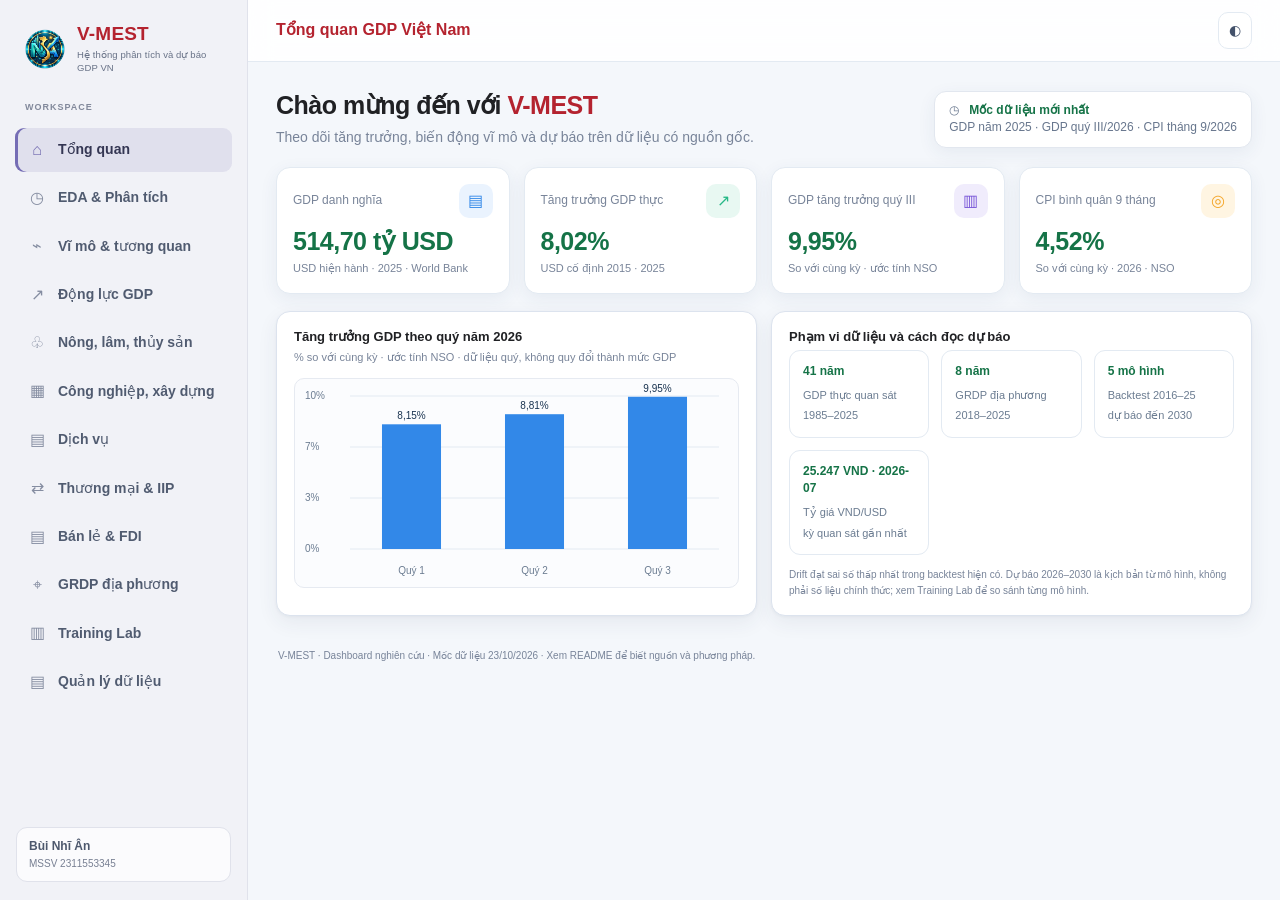
==== dashboard.html @ 1a24a72e "Update GDP dashboard and FastAPI system" ====
<!doctype html>
<html lang="vi">
<head>
<meta charset="utf-8"><meta name="viewport" content="width=device-width,initial-scale=1">
<title>V-MEST | Phân tích kinh tế Việt Nam</title>
<link rel="icon" type="image/png" href="assets/v-mest-logo.png">
<style>
:root{--bg:#f4f7fb;--surface:#fff;--text:#18324f;--muted:#6b7c91;--line:#e3eaf2;--blue:#3288e8;--green:#25b886;--orange:#f4a62a;--red:#e45a65;--purple:#7856d8;--shadow:0 5px 18px rgba(38,73,112,.07)}
*{box-sizing:border-box}body{margin:0;background:var(--bg);color:var(--text);font:14px/1.45 Inter,"Segoe UI",Arial,sans-serif}button,select{font:inherit;color:inherit}.app{display:grid;grid-template-columns:228px minmax(0,1fr);min-height:100vh}.sidebar{background:var(--surface);border-right:1px solid var(--line);padding:20px 14px;position:sticky;top:0;height:100vh}.brand{display:flex;align-items:center;gap:10px;padding:2px 10px 23px;font-size:19px;font-weight:800;letter-spacing:.2px}.brand-mark{width:30px;height:30px;border-radius:9px;background:linear-gradient(135deg,#3288e8,#67b4fb);display:grid;place-items:center;color:white;font-weight:900}.nav-label{font-size:10px;letter-spacing:1.1px;color:#9aa9ba;font-weight:700;padding:12px 11px 6px}.nav .nav-link{display:flex;align-items:center;gap:11px;width:100%;padding:10px 11px;margin:3px 0;border:0;border-radius:10px;background:transparent;text-align:left;color:#51647b;font-weight:600;cursor:pointer}.nav .nav-link:hover,.nav .nav-link.active{background:#eaf3fe;color:#1d66b3}.nav-icon{width:20px;text-align:center;font-size:16px}.side-bottom{position:absolute;bottom:18px;left:24px;color:#91a0b0;font-size:11px;line-height:1.7}.main{min-width:0}.topbar{height:68px;display:flex;align-items:center;justify-content:space-between;padding:0 28px;background:rgba(255,255,255,.88);border-bottom:1px solid var(--line);position:sticky;top:0;z-index:3;backdrop-filter:blur(12px)}.top-title{font-weight:700;font-size:15px}.top-sub{color:var(--muted);font-size:12px}.top-actions{display:flex;align-items:center;gap:10px}.pill{border:1px solid var(--line);background:#fff;border-radius:999px;padding:7px 11px;font-size:11px;color:#5c6e82}.theme-btn{border:1px solid var(--line);background:#fff;border-radius:10px;padding:7px 10px;cursor:pointer}.content{padding:25px 28px 50px;max-width:1600px;margin:auto}.welcome{display:flex;justify-content:space-between;align-items:end;gap:20px;margin-bottom:19px}.welcome h1{font-size:25px;letter-spacing:-.5px;margin:0 0 4px}.welcome p{margin:0;color:var(--muted)}.welcome-note{background:var(--surface);border:1px solid var(--line);border-radius:12px;padding:10px 14px;color:#52657b;font-size:12px;min-width:260px;box-shadow:var(--shadow)}.welcome-note b{color:var(--text)}.kpis{display:grid;grid-template-columns:repeat(4,minmax(0,1fr));gap:14px;margin-bottom:17px}.kpi{background:var(--surface);border:1px solid var(--line);border-radius:14px;padding:16px;box-shadow:var(--shadow);min-height:114px}.kpi-head{display:flex;align-items:center;justify-content:space-between;color:var(--muted);font-size:12px}.kpi-icon{width:34px;height:34px;border-radius:10px;display:grid;place-items:center;font-size:16px;color:var(--blue);background:#eaf3fe}.kpi:nth-child(2) .kpi-icon{color:var(--green);background:#e8f8f2}.kpi:nth-child(3) .kpi-icon{color:var(--purple);background:#f0ecfc}.kpi:nth-child(4) .kpi-icon{color:var(--orange);background:#fff5e2}.kpi-value{font-size:25px;font-weight:800;letter-spacing:-.5px;margin-top:5px}.kpi-foot{font-size:11px;color:var(--muted);margin-top:2px}.section{scroll-margin-top:84px;margin-top:17px}.page{display:none}.page.active{display:block}.page-footer{display:none}.page-footer.active{display:block}.section-head{display:flex;align-items:center;justify-content:space-between;gap:12px;margin:0 2px 11px}.section-head h2{margin:0;font-size:16px}.section-head .sub{color:var(--muted);font-size:11px}.grid-main{display:grid;grid-template-columns:minmax(0,1.45fr) minmax(300px,.85fr);gap:14px}.grid-equal{display:grid;grid-template-columns:repeat(2,minmax(0,1fr));gap:14px}.panel{background:var(--surface);border:1px solid var(--line);border-radius:14px;padding:16px 17px;box-shadow:var(--shadow);min-width:0}.panel-title{font-weight:700;font-size:13px;margin-bottom:3px}.panel-sub{font-size:11px;color:var(--muted);margin-bottom:12px}.chart-wrap{height:245px;position:relative}.chart-wrap.small{height:210px}.chart-wrap canvas{width:100%;height:100%;display:block}.controls{display:flex;gap:8px;align-items:center}.select{border:1px solid var(--line);background:var(--surface);border-radius:8px;padding:7px 9px;font-size:11px}.export-btn{cursor:pointer;color:#1d66b3;font-weight:650}.export-btn:hover{background:#eaf3fe}.interval-cell small{display:block;color:var(--muted);font-size:9px}.mini-grid{display:grid;grid-template-columns:repeat(3,1fr);gap:8px;margin-top:10px}.mini{border-radius:9px;background:#f7f9fc;padding:9px}.mini span{display:block;color:var(--muted);font-size:10px}.mini b{font-size:14px}.legend{display:flex;gap:13px;flex-wrap:wrap;font-size:10px;color:var(--muted);margin:4px 0 0}.dot{display:inline-block;width:8px;height:8px;border-radius:50%;margin-right:5px}.region-list{display:grid;gap:10px}.region-row{display:grid;grid-template-columns:minmax(140px,1fr) 2fr 54px;gap:9px;align-items:center;font-size:11px}.region-name{overflow:hidden;text-overflow:ellipsis;white-space:nowrap}.track{height:8px;border-radius:99px;background:#edf1f6;overflow:hidden}.fill{height:100%;border-radius:99px;background:var(--blue)}.region-row:nth-child(2n) .fill{background:#53a0ef}.region-value{text-align:right;font-variant-numeric:tabular-nums;font-weight:700}.table-wrap{overflow:auto}.table{width:100%;border-collapse:collapse;font-size:11px}.table th,.table td{padding:9px 8px;border-bottom:1px solid var(--line);text-align:right;white-space:nowrap}.table th:first-child,.table td:first-child{text-align:left}.table th{color:var(--muted);font-weight:600}.table a{color:#1d66b3}.table tr[style*="background"]{color:var(--text)}#data-catalog .table td{min-width:130px;text-align:left;white-space:normal;vertical-align:top}#data-catalog .table td:nth-child(2){min-width:210px}#data-catalog .table td:nth-child(6){min-width:230px}#data-catalog .table td:nth-child(7){min-width:240px}.rank{display:inline-grid;place-items:center;width:22px;height:22px;background:#eaf3fe;color:#1d66b3;border-radius:7px;font-weight:700;margin-right:7px}.model-layout{display:grid;grid-template-columns:minmax(0,1.2fr) minmax(180px,.8fr);gap:12px;align-items:center}.model-callout{background:#eef8f3;border-radius:11px;padding:13px;color:#27674f;font-size:12px}.model-callout strong{display:block;font-size:14px;margin-bottom:4px}.status-row{display:grid;grid-template-columns:1fr auto auto;gap:10px;align-items:center;padding:9px 0;border-bottom:1px solid var(--line);font-size:11px}.status-tag{border-radius:999px;padding:4px 8px;font-size:10px;font-weight:700;background:#e8f8f2;color:#14865f}.status-tag.warn{background:#fff5e2;color:#a36b05}.footnote{margin-top:12px;color:var(--muted);font-size:10px;line-height:1.6}.data-footer{display:grid;grid-template-columns:repeat(3,1fr);gap:12px}.data-box{padding:12px 13px;background:var(--surface);border:1px solid var(--line);border-radius:11px}.data-box b{display:block;font-size:12px;margin-bottom:4px}.data-box span{font-size:11px;color:var(--muted)}.badge{display:inline-flex;align-items:center;background:#fff5e2;color:#946300;border-radius:999px;padding:4px 8px;font-size:10px;font-weight:700}.tooltip{position:fixed;pointer-events:none;opacity:0;background:#18324f;color:#fff;border-radius:7px;padding:6px 8px;font-size:11px;z-index:10;transform:translate(-50%,-120%);white-space:nowrap}.dark{--bg:#111b29;--surface:#1b2838;--text:#e5edf5;--muted:#9aabc0;--line:#2c3b4d;--shadow:0 5px 18px rgba(0,0,0,.14)}.dark .topbar{background:rgba(27,40,56,.9)}.dark .pill,.dark .theme-btn{background:var(--surface);color:var(--text)}.dark .welcome-note,.dark .select{background:var(--surface);color:var(--text)}.dark .export-btn{color:#8fc5ff}.dark .mini{background:#233449}.dark .track{background:#334257}.dark .badge{background:#423722;color:#ffd477}.dark .model-callout{background:#203d36;color:#a9e8ce}
.nav{max-height:calc(100vh - 150px);overflow:auto}
.section-head{flex-wrap:wrap;align-items:flex-start}.section-head>div:first-child{min-width:0;flex:1 1 250px}.section-head h2,.panel-title{word-break:normal;overflow-wrap:break-word;hyphens:none}.section-head .controls{flex-wrap:wrap;min-width:0;max-width:100%}.section-head>.select,.section-head>button{flex:0 1 auto;max-width:100%;white-space:normal}.panel-sub{max-width:100%;overflow-wrap:normal}.chart-wrap{min-width:0;overflow:hidden}.chart-empty{height:100%;display:grid;place-items:center;padding:16px;text-align:center;color:var(--muted);background:linear-gradient(180deg,rgba(244,247,251,.35),rgba(244,247,251,.8));border:1px dashed var(--line);border-radius:10px;font-size:12px}.chart-wrap canvas[hidden],.chart-empty[hidden]{display:none!important}.dark .chart-empty{background:linear-gradient(180deg,rgba(17,27,41,.15),rgba(17,27,41,.55))}
@media(max-width:1120px){.app{grid-template-columns:190px minmax(0,1fr)}.content{padding:20px}.kpis{grid-template-columns:repeat(2,minmax(0,1fr))}.grid-main{grid-template-columns:1fr}.welcome-note{min-width:210px}}
@media(max-width:900px){.grid-equal{grid-template-columns:1fr}}
@media(max-width:740px){.app{display:block}.sidebar{position:static;height:auto;padding:10px 14px;border-right:0;border-bottom:1px solid var(--line)}.brand{padding:2px 7px 9px}.nav-label,.side-bottom{display:none}.nav{display:flex;overflow:auto;gap:4px}.nav .nav-link{white-space:nowrap;width:auto;padding:8px}.topbar{height:58px;padding:0 15px}.top-actions .pill:first-child{display:none}.content{padding:17px 14px 35px}.welcome{align-items:start;flex-direction:column}.welcome-note{width:100%}.kpis{gap:9px}.kpi{padding:12px;min-height:105px}.kpi-value{font-size:21px}.grid-equal{grid-template-columns:1fr}.model-layout{grid-template-columns:1fr}.data-footer{grid-template-columns:1fr}.region-row{grid-template-columns:minmax(115px,1fr) 1.5fr 45px}}

/* Brand and sidebar refinement */
.app{grid-template-columns:248px minmax(0,1fr)}
.sidebar{display:flex;flex-direction:column;overflow:hidden;background:#f1f2f7;border-right:1px solid #e0e2eb;padding:22px 14px 18px}
.brand{display:flex;align-items:center;gap:11px;padding:2px 10px 14px;color:#273148;font-size:19px;font-weight:800;letter-spacing:.2px}
.brand-copy{display:flex;flex-direction:column;align-items:flex-start;gap:3px;min-width:0}
.brand-name{display:block;color:#263149;font-size:19px;line-height:1.1;font-weight:800;letter-spacing:.2px}
.brand-subtitle{display:block;max-width:170px;color:#687287;font-size:9.5px;line-height:1.4;font-weight:500;letter-spacing:.01em}
.nav-label{padding:13px 11px 9px;color:#82899b;font-size:9px;letter-spacing:1px;font-weight:700}
.nav{flex:1;min-height:0;max-height:calc(100vh - 190px);overflow:auto;padding:0 1px 8px;scrollbar-width:thin;scrollbar-color:#c7cad8 transparent}
.nav .nav-link{display:flex;align-items:center;gap:11px;width:100%;padding:11px 12px;margin:4px 0;border:0;border-radius:9px;background:transparent;text-align:left;color:#505b70;font-weight:550;line-height:1.4;cursor:pointer;transition:background .16s ease,color .16s ease}
.nav .nav-link:hover{background:rgba(106,99,173,.08);color:#30364d}
.nav .nav-link.active{background:rgba(106,99,173,.13);box-shadow:inset 3px 0 0 #756db5;color:#343653}
.nav-icon{width:20px;flex:0 0 20px;text-align:center;font-size:16px;color:#858da1}
.nav-link.active .nav-icon{color:#6f67ae}
.side-bottom{position:relative;left:auto;bottom:auto;margin:8px 2px 0;padding:10px 12px;border:1px solid #e0e2eb;border-radius:11px;background:rgba(255,255,255,.72);color:#4d586d;font-size:11px;line-height:1.65}
.dark .sidebar{background:#211f32;border-right-color:#3a374e}
.dark .brand,.dark .brand-name{color:#efedf9}
.dark .brand-subtitle{color:#b7b4cb}
.dark .nav-label{color:#aaa7bf}
.dark .nav .nav-link{color:#d0cede}
.dark .nav .nav-link:hover{background:rgba(172,163,235,.12);color:#f1efff}
.dark .nav .nav-link.active{background:rgba(172,163,235,.18);box-shadow:inset 3px 0 0 #b2a8f0;color:#f5f3ff}
.dark .nav-icon{color:#aaa7c1}
.dark .nav-link.active .nav-icon{color:#d0c9ff}
.dark .side-bottom{background:rgba(255,255,255,.04);border-color:#3a374e;color:#ddd9eb}
@media(max-width:1120px){.app{grid-template-columns:218px minmax(0,1fr)}}
@media(max-width:740px){.app{display:block}.sidebar{position:static;height:auto;min-height:0;overflow:visible;padding:10px 14px;border-right:0;border-bottom:1px solid #e0e2eb}.dark .sidebar{border-bottom-color:#3a374e}.brand{padding:2px 7px 10px}.nav-label{display:none}.nav{display:flex;flex:0 0 auto;max-height:none;overflow:auto;gap:5px;padding:0 0 5px}.nav .nav-link{white-space:nowrap;width:auto;flex:0 0 auto;padding:9px 10px;margin:0}.side-bottom{display:none}}
/* Typography hierarchy and chart emphasis */
body{color:#43516a}
.top-title,.welcome h1,.section-head h2,.panel-title{color:#243b5c}
.welcome p,.section-head .sub,.panel-sub,.kpi-head,.kpi-foot,.footnote,.table th{color:#788499}
.kpi-value{color:#1c4774}
.welcome-note{color:#67768d;border-color:#e2e7ef}
.welcome-note b{color:#243b5c}
.panel{border-color:#dce3ee;box-shadow:0 7px 20px rgba(38,57,85,.07),0 1px 3px rgba(38,57,85,.04);transition:border-color .18s ease,box-shadow .18s ease}
.panel:hover{border-color:#d3ddea;box-shadow:0 9px 24px rgba(38,57,85,.09),0 2px 5px rgba(38,57,85,.045)}
.chart-wrap{border:1px solid #e6eaf1;border-radius:10px;background:#fbfcfe;padding:5px 7px 4px}
.chart-empty{border-color:transparent;background:transparent}
.dark body{color:var(--text)}
.dark .top-title,.dark .welcome h1,.dark .section-head h2,.dark .panel-title,.dark .welcome-note b{color:var(--text)}
.dark .welcome p,.dark .section-head .sub,.dark .panel-sub,.dark .kpi-head,.dark .kpi-foot,.dark .footnote,.dark .table th{color:var(--muted)}
.dark .kpi-value{color:#c6ddfa}
.dark .welcome-note{color:var(--muted);border-color:var(--line)}
.dark .panel{border-color:#354357;box-shadow:0 7px 20px rgba(0,0,0,.18),0 1px 3px rgba(0,0,0,.12)}
.dark .panel:hover{border-color:#485a70}
.dark .chart-wrap{border-color:#344257;background:#1b2838}
/* Simplified header and student identification */
.topbar{height:62px}
.top-title{font-size:16px;line-height:1.3}
.top-sub,.top-actions .pill{display:none}
.top-actions{gap:0}
.side-bottom .student-name{display:block;color:inherit;font-size:12px;font-weight:700;line-height:1.4}
.side-bottom .student-id{display:block;margin-top:2px;color:#777f92;font-size:10px;line-height:1.4}
.dark .side-bottom .student-id{color:#b0adc4}
@media(max-width:740px){.topbar{height:58px}}
/* Highlight key numbers and bold content */
.brand-name{color:#b4232f}
.dark .brand-name{color:#ff7a84}
.top-title{color:#b4232f}
.welcome h1,.section-head h2,.panel-title{color:#202124}
.brand-highlight{color:#b4232f}
.kpi-value,.region-value,.rank,b,strong,.welcome-note b,.model-callout strong{color:#157347}
.kpi-value{font-weight:850}
.dark .top-title,.dark .brand-highlight{color:#ff7a84}
.dark .welcome h1,.dark .section-head h2,.dark .panel-title{color:#f3f4f6}
.dark .kpi-value,.dark .region-value,.dark .rank,.dark b,.dark strong,.dark .welcome-note b,.dark .model-callout strong{color:#75d69e}
</style>
</head>
<body>
<div class="app">
  <aside class="sidebar">
    <div class="brand"><img src="[data-uri]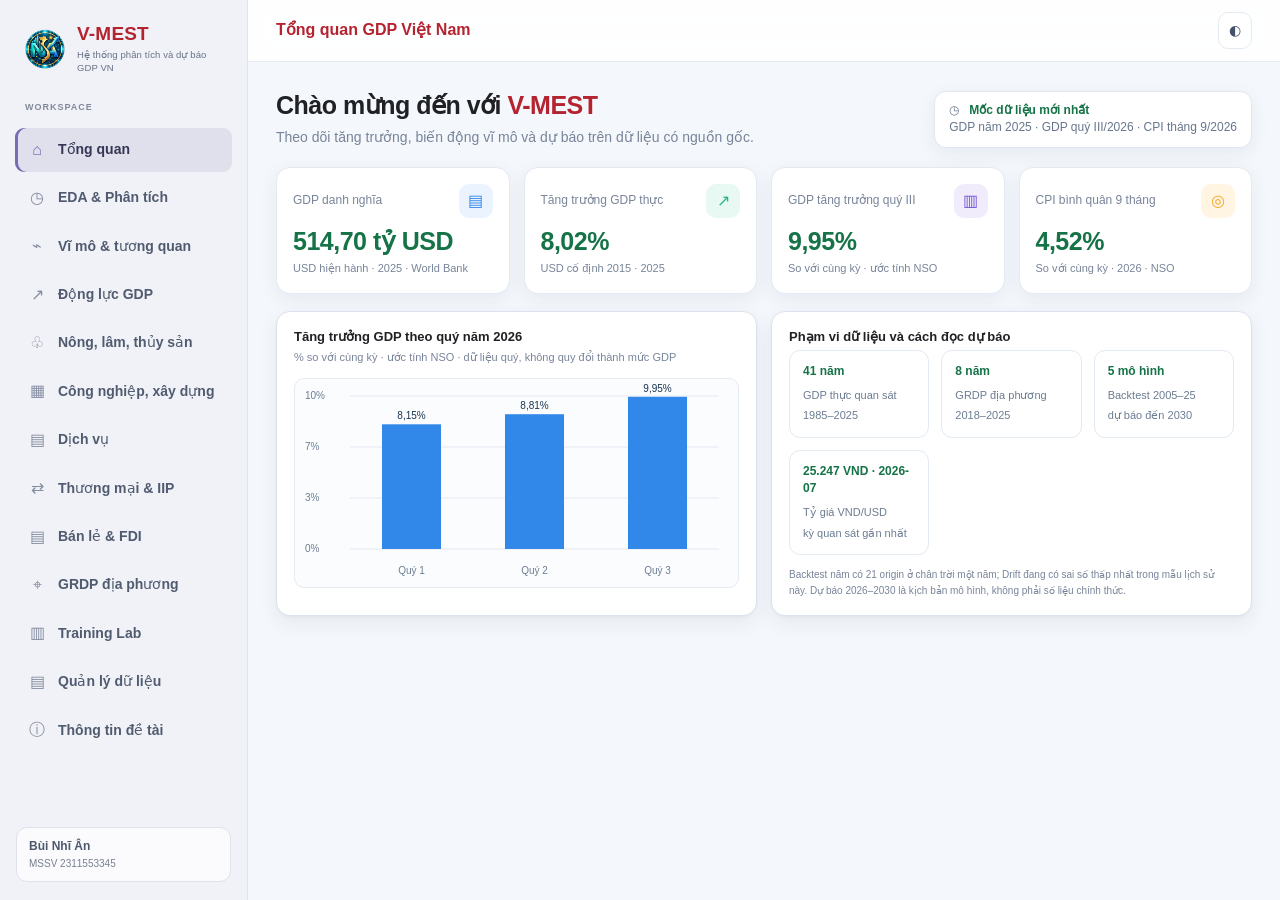
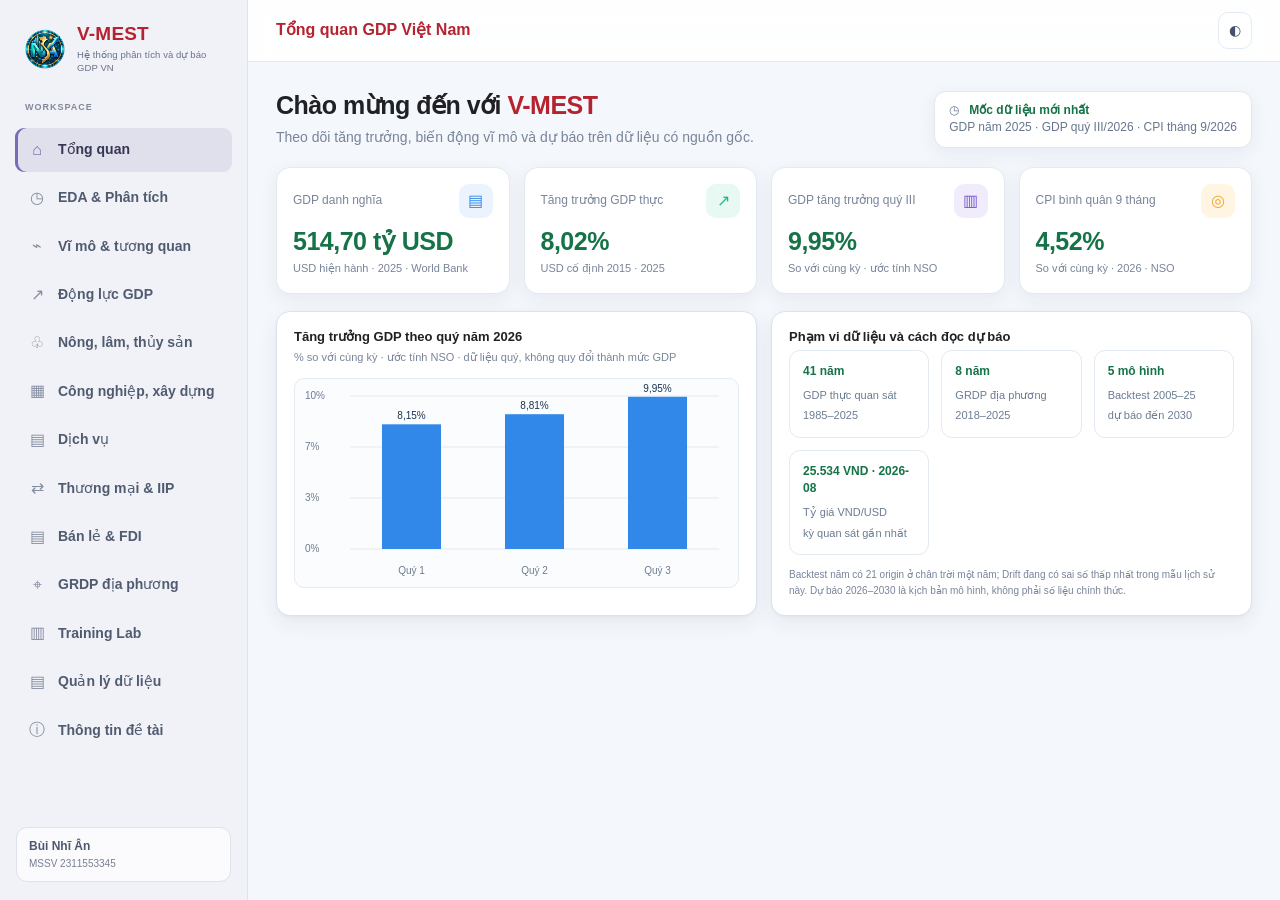
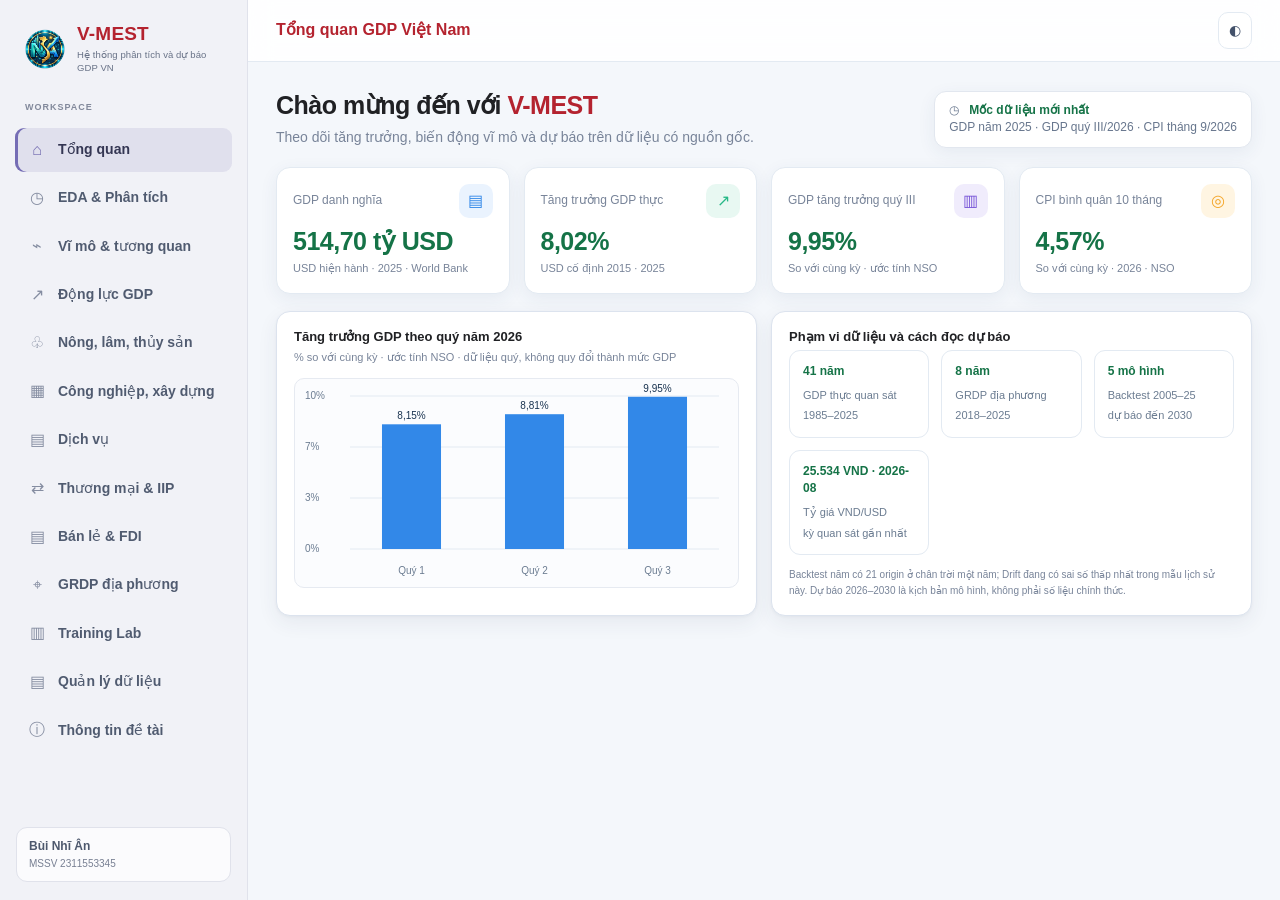
